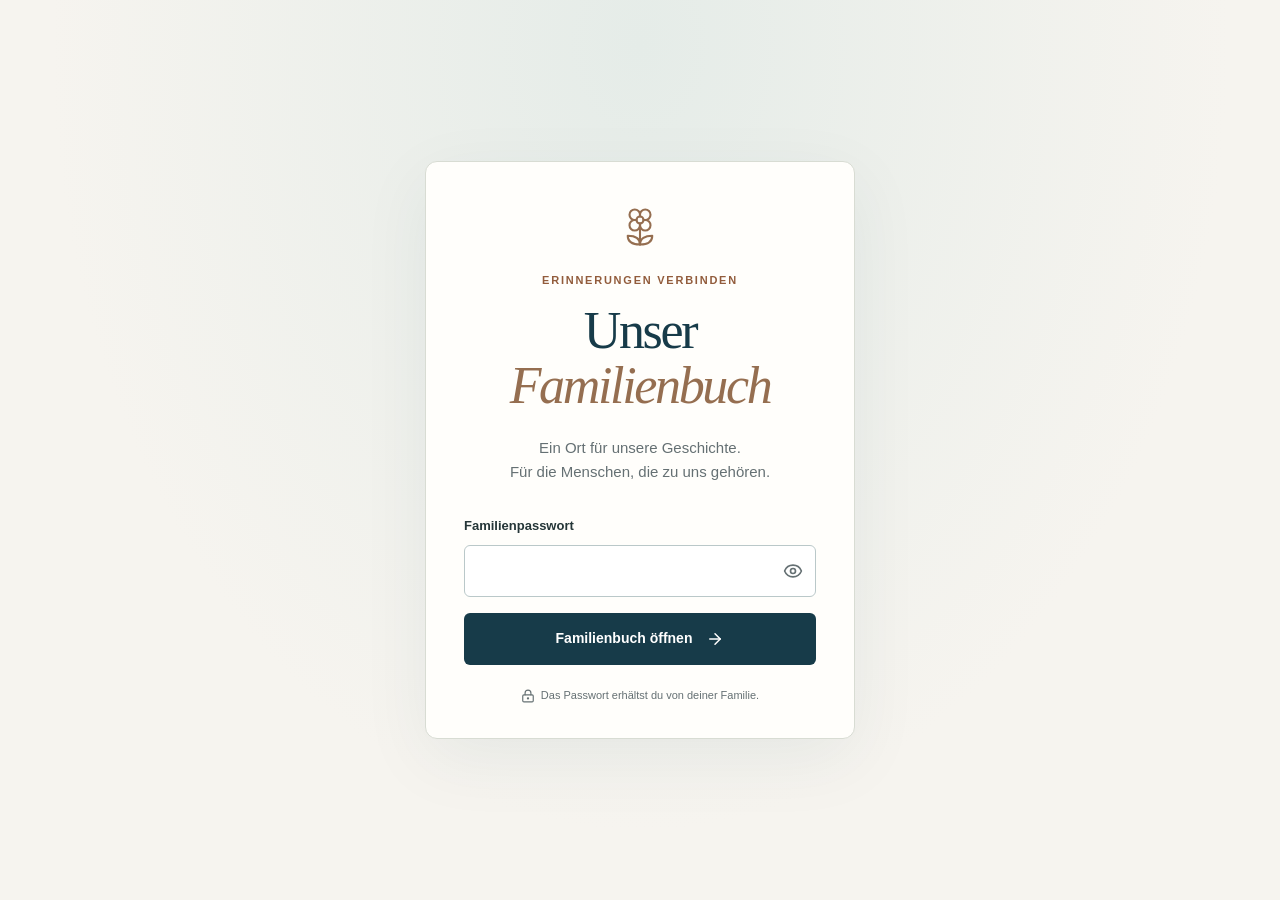
==== index.html @ 1c8d4f5c "Ungeklärte Lebensdaten in allen Personenansichten kennzeichnen Reine Anzeigeergänzung. Verschlüsselt" ====
<!DOCTYPE html><html lang="de"><head><meta charSet="utf-8"/><meta name="viewport" content="width=device-width, initial-scale=1"/><link rel="stylesheet" href="./_next/static/css/index.DY-h1_Fk.css" data-rsc-css-href="./_next/static/css/index.DY-h1_Fk.css" data-precedence="vite-rsc/importer-resources"/><link rel="modulepreload" fetchPriority="low" href="./_next/static/chunks/index-DEYC3MFK.js"/><script src="./_next/static/chunks/rolldown-runtime-C60lm6uB.js" type="module" async=""></script><script src="./_next/static/chunks/framework-D_rUT4EX.js" type="module" async=""></script><link rel="modulepreload" href="./_next/static/chunks/rolldown-runtime-C60lm6uB.js" crossorigin=""/><link rel="modulepreload" href="./_next/static/chunks/framework-D_rUT4EX.js" crossorigin=""/><link rel="modulepreload" href="./_next/static/chunks/layout-segment-context-CZ10ftkJ.js" crossorigin=""/><link rel="modulepreload" href="./_next/static/chunks/family-vault-V3GE9LqJ.js" crossorigin=""/><title>Unser Familienbuch</title><meta name="description" content="Ein gemeinsames Familienbuch mit Lebensgeschichten, Erinnerungen und einem Stammbaum für alle Familienzweige."/><meta name="robots" content="noindex, nofollow"/><script>Object.assign(((self[Symbol.for("vinext.navigationRuntime")]??={bootstrap:{routeManifest:null},functions:{}}).bootstrap.rsc??={rsc:[]}),{params:{},nav:{"pathname":"/","searchParams":[]}})</script><link rel="modulepreload" href="./_next/static/chunks/index-DEYC3MFK.js" />
</head><body><main class="vault-screen"><section class="vault-card" aria-labelledby="vault-title"><svg xmlns="http://www.w3.org/2000/svg" width="42" height="42" viewBox="0 0 24 24" fill="none" stroke="currentColor" stroke-width="1.2" stroke-linecap="round" stroke-linejoin="round" class="lucide lucide-flower2 lucide-flower-2 vault-flower" aria-hidden="true"><path d="M12 5a3 3 0 1 1 3 3m-3-3a3 3 0 1 0-3 3m3-3v1M9 8a3 3 0 1 0 3 3M9 8h1m5 0a3 3 0 1 1-3 3m3-3h-1m-2 3v-1"></path><circle cx="12" cy="8" r="2"></circle><path d="M12 10v12"></path><path d="M12 22c4.2 0 7-1.667 7-5-4.2 0-7 1.667-7 5Z"></path><path d="M12 22c-4.2 0-7-1.667-7-5 4.2 0 7 1.667 7 5Z"></path></svg><span class="eyebrow">Erinnerungen verbinden</span><h1 id="vault-title">Unser<br/><em>Familienbuch</em></h1><p class="vault-intro">Ein Ort für unsere Geschichte.<br/>Für die Menschen, die zu uns gehören.</p><form aria-busy="false" action="#"><label for="family-password">Familienpasswort</label><div class="vault-input"><input id="family-password" type="password" autoComplete="current-password" autoCapitalize="none" spellCheck="false" required="" maxLength="512" aria-describedby="vault-help"/><button type="button" aria-label="Passwort anzeigen" aria-pressed="false"><svg xmlns="http://www.w3.org/2000/svg" width="20" height="20" viewBox="0 0 24 24" fill="none" stroke="currentColor" stroke-width="2" stroke-linecap="round" stroke-linejoin="round" class="lucide lucide-eye" aria-hidden="true"><path d="M2.062 12.348a1 1 0 0 1 0-.696 10.75 10.75 0 0 1 19.876 0 1 1 0 0 1 0 .696 10.75 10.75 0 0 1-19.876 0"></path><circle cx="12" cy="12" r="3"></circle></svg></button></div><button class="vault-submit" type="submit">Familienbuch öffnen<svg xmlns="http://www.w3.org/2000/svg" width="18" height="18" viewBox="0 0 24 24" fill="none" stroke="currentColor" stroke-width="2" stroke-linecap="round" stroke-linejoin="round" class="lucide lucide-arrow-right" aria-hidden="true"><path d="M5 12h14"></path><path d="m12 5 7 7-7 7"></path></svg></button></form><p id="vault-help" class="vault-help"><svg xmlns="http://www.w3.org/2000/svg" width="14" height="14" viewBox="0 0 24 24" fill="none" stroke="currentColor" stroke-width="2" stroke-linecap="round" stroke-linejoin="round" class="lucide lucide-lock-keyhole" aria-hidden="true"><circle cx="12" cy="16" r="1"></circle><rect x="3" y="10" width="18" height="12" rx="2"></rect><path d="M7 10V7a5 5 0 0 1 10 0v3"></path></svg>Das Passwort erhältst du von deiner Familie.</p><noscript>Zum Öffnen bitte JavaScript im Browser aktivieren.</noscript></section></main><script type="module" src="./_next/static/chunks/index-DEYC3MFK.js" id="_R_" async=""></script><script>((self[Symbol.for("vinext.navigationRuntime")]??={bootstrap:{routeManifest:null},functions:{}}).bootstrap.rsc??={rsc:[]}).rsc.push("0:{\"page:/\":\"$L1\",\"layout:/\":\"$L2\",\"route:/\":\"$L3\",\"__route\":\"route:/\",\"__interceptionContext\":null,\"__layoutIds\":[\"layout:/\"],\"__rootLayout\":\"/\",\"__bfcacheSegmentIdentities\":{\"layout:/\":\"[\\\"layout\\\",\\\"layout:/\\\",\\\"root-boundary:/\\\",\\\"\\\"]\",\"page:/\":\"[\\\"page\\\",\\\"page:/\\\",\\\"root-boundary:/\\\",\\\"\\\"]\"},\"__srcPage\":[\"page\"],\"__layoutFlags\":{\"layout:/\":\"s\"},\"__artifactCompatibility\":{\"schemaVersion\":1,\"graphVersion\":\"app-route-graph:1177fd80f83fa7b0\",\"deploymentVersion\":\"a0e8a1fc-0f06-4202-bede-31f3a7675b11\",\"appElementsSchemaVersion\":1,\"rscPayloadSchemaVersion\":1,\"rootBoundaryId\":\"/\",\"renderEpoch\":null}}\n")</script><script>((self[Symbol.for("vinext.navigationRuntime")]??={bootstrap:{routeManifest:null},functions:{}}).bootstrap.rsc??={rsc:[]}).rsc.push("4:I[\"f55589aca234\",[],\"Children\",1]\n")</script><script>((self[Symbol.for("vinext.navigationRuntime")]??={bootstrap:{routeManifest:null},functions:{}}).bootstrap.rsc??={rsc:[]}).rsc.push("5:I[\"7c920dc4da9c\",[],\"GlobalErrorBoundary\",1]\n")</script><script>((self[Symbol.for("vinext.navigationRuntime")]??={bootstrap:{routeManifest:null},functions:{}}).bootstrap.rsc??={rsc:[]}).rsc.push("6:I[\"4c9edf021973\",[],\"default\",1]\n")</script><script>((self[Symbol.for("vinext.navigationRuntime")]??={bootstrap:{routeManifest:null},functions:{}}).bootstrap.rsc??={rsc:[]}).rsc.push("7:I[\"7c920dc4da9c\",[],\"ErrorBoundary\",1]\n")</script><script>((self[Symbol.for("vinext.navigationRuntime")]??={bootstrap:{routeManifest:null},functions:{}}).bootstrap.rsc??={rsc:[]}).rsc.push("8:I[\"d242c1cbbba6\",[],\"LayoutSegmentProvider\",1]\n")</script><script>((self[Symbol.for("vinext.navigationRuntime")]??={bootstrap:{routeManifest:null},functions:{}}).bootstrap.rsc??={rsc:[]}).rsc.push("9:I[\"f55589aca234\",[],\"Slot\",1]\n")</script><script>((self[Symbol.for("vinext.navigationRuntime")]??={bootstrap:{routeManifest:null},functions:{}}).bootstrap.rsc??={rsc:[]}).rsc.push("a:I[\"7c920dc4da9c\",[],\"NotFoundBoundary\",1]\n")</script><script>((self[Symbol.for("vinext.navigationRuntime")]??={bootstrap:{routeManifest:null},functions:{}}).bootstrap.rsc??={rsc:[]}).rsc.push("b:I[\"6e26bb65a4ad\",[],\"AppRouterScrollTarget\",1]\n")</script><script>((self[Symbol.for("vinext.navigationRuntime")]??={bootstrap:{routeManifest:null},functions:{}}).bootstrap.rsc??={rsc:[]}).rsc.push("c:I[\"7c920dc4da9c\",[],\"RedirectBoundary\",1]\n")</script><script>((self[Symbol.for("vinext.navigationRuntime")]??={bootstrap:{routeManifest:null},functions:{}}).bootstrap.rsc??={rsc:[]}).rsc.push(":HL[\"./_next/static/css/index.DY-h1_Fk.css\",\"style\"     ]\n")</script><script>((self[Symbol.for("vinext.navigationRuntime")]??={bootstrap:{routeManifest:null},functions:{}}).bootstrap.rsc??={rsc:[]}).rsc.push("2:[[[\"$\",\"link\",\"css:./_next/static/css/index.DY-h1_Fk.css\",{\"rel\":\"stylesheet\",\"precedence\":\"vite-rsc/importer-resources\",\"href\":\"./_next/static/css/index.DY-h1_Fk.css\",\"data-rsc-css-href\":\"./_next/static/css/index.DY-h1_Fk.css\"}],\"$undefined\"],[\"$\",\"html\",null,{\"lang\":\"de\",\"children\":[\"$\",\"body\",null,{\"children\":[\"$\",\"$L4\",null,{}]}]}]]\n")</script><script>((self[Symbol.for("vinext.navigationRuntime")]??={bootstrap:{routeManifest:null},functions:{}}).bootstrap.rsc??={rsc:[]}).rsc.push("3:[[[\"$\",\"meta\",null,{\"charSet\":\"utf-8\"}],[[\"$\",\"title\",\"0\",{\"children\":\"Unser Familienbuch\"}],[\"$\",\"meta\",\"1\",{\"name\":\"description\",\"content\":\"Ein gemeinsames Familienbuch mit Lebensgeschichten, Erinnerungen und einem Stammbaum für alle Familienzweige.\"}],[\"$\",\"meta\",\"2\",{\"name\":\"robots\",\"content\":\"noindex, nofollow\"}]],[[\"$\",\"meta\",\"0\",{\"name\":\"viewport\",\"content\":\"width=device-width, initial-scale=1\"}]]],[\"$\",\"$L5\",null,{\"fallback\":\"$6\",\"children\":[\"$\",\"$L7\",null,{\"fallback\":\"$6\",\"children\":[\"$\",\"$L8\",null,{\"providerId\":\"layout:/\",\"segmentMap\":{\"children\":[]},\"children\":[\"$\",\"$L9\",null,{\"id\":\"layout:/\",\"parallelSlots\":\"$undefined\",\"children\":[\"$\",\"$La\",null,{\"resetKey\":\"\",\"fallback\":[[\"$\",\"title\",null,{\"children\":\"404: This page could not be found.\"}],[\"$\",\"div\",null,{\"style\":{\"fontFamily\":\"system-ui,\\\"Segoe UI\\\",Roboto,Helvetica,Arial,sans-serif,\\\"Apple Color Emoji\\\",\\\"Segoe UI Emoji\\\"\",\"height\":\"100vh\",\"textAlign\":\"center\",\"display\":\"flex\",\"flexDirection\":\"column\",\"alignItems\":\"center\",\"justifyContent\":\"center\"},\"children\":[\"$\",\"div\",null,{\"children\":[[\"$\",\"style\",null,{\"dangerouslySetInnerHTML\":{\"__html\":\"body{color:#000;background:#fff;margin:0}.next-error-h1{border-right:1px solid rgba(0,0,0,.3)}@media (prefers-color-scheme:dark){body{color:#fff;background:#000}.next-error-h1{border-right:1px solid rgba(255,255,255,.3)}}\"}}],[\"$\",\"h1\",null,{\"className\":\"next-error-h1\",\"style\":{\"display\":\"inline-block\",\"margin\":\"0 20px 0 0\",\"padding\":\"0 23px 0 0\",\"fontSize\":24,\"fontWeight\":500,\"verticalAlign\":\"top\",\"lineHeight\":\"49px\"},\"children\":404}],[\"$\",\"div\",null,{\"style\":{\"display\":\"inline-block\"},\"children\":[\"$\",\"h2\",null,{\"style\":{\"fontSize\":14,\"fontWeight\":400,\"lineHeight\":\"49px\",\"margin\":0},\"children\":\"This page could not be found.\"}]}]]}]}]],\"children\":[\"$\",\"$Lb\",null,{\"children\":[\"$\",\"$Lc\",null,{\"children\":[[\"$\",\"$L8\",null,{\"providerId\":\"page:/\",\"segmentMap\":{\"children\":[\"__PAGE__\"]},\"children\":[\"$\",\"$L9\",null,{\"id\":\"page:/\"}]}],null]}]}]}]}]}]}]}],null,null]\n")</script><script>((self[Symbol.for("vinext.navigationRuntime")]??={bootstrap:{routeManifest:null},functions:{}}).bootstrap.rsc??={rsc:[]}).rsc.push("d:I[\"7af20dcc4121\",[],\"default\",1]\n")</script><script>((self[Symbol.for("vinext.navigationRuntime")]??={bootstrap:{routeManifest:null},functions:{}}).bootstrap.rsc??={rsc:[]}).rsc.push("1:[\"$\",\"$Ld\",null,{}]\n")</script><script>Object.assign(((self[Symbol.for("vinext.navigationRuntime")]??={bootstrap:{routeManifest:null},functions:{}}).bootstrap.rsc??={rsc:[]}),{"initialCacheKind":"static"});((self[Symbol.for("vinext.navigationRuntime")]??={bootstrap:{routeManifest:null},functions:{}}).bootstrap.rsc??={rsc:[]}).done=true</script></body></html>
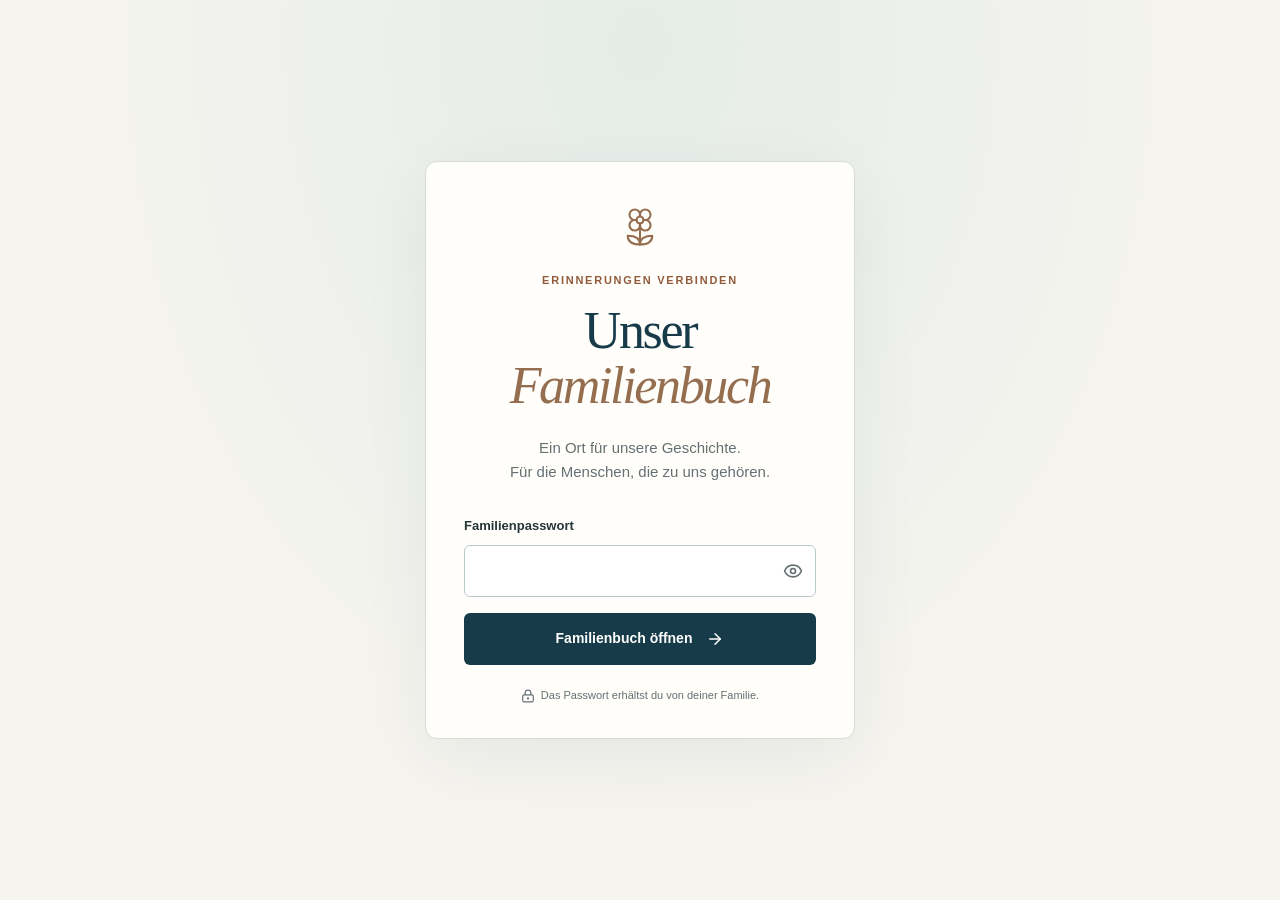
==== commit 64edc18e: "Familienalbum und Ortsverzeichnis mit Suche und Personenverknüpfungen veröffentlichen" ====
--- a/index.html
+++ b/index.html
@@ -1,2 +1,2 @@
-<!DOCTYPE html><html lang="de"><head><meta charSet="utf-8"/><meta name="viewport" content="width=device-width, initial-scale=1"/><link rel="stylesheet" href="./_next/static/css/index.DY-h1_Fk.css" data-rsc-css-href="./_next/static/css/index.DY-h1_Fk.css" data-precedence="vite-rsc/importer-resources"/><link rel="modulepreload" fetchPriority="low" href="./_next/static/chunks/index-DEYC3MFK.js"/><script src="./_next/static/chunks/rolldown-runtime-C60lm6uB.js" type="module" async=""></script><script src="./_next/static/chunks/framework-D_rUT4EX.js" type="module" async=""></script><link rel="modulepreload" href="./_next/static/chunks/rolldown-runtime-C60lm6uB.js" crossorigin=""/><link rel="modulepreload" href="./_next/static/chunks/framework-D_rUT4EX.js" crossorigin=""/><link rel="modulepreload" href="./_next/static/chunks/layout-segment-context-CZ10ftkJ.js" crossorigin=""/><link rel="modulepreload" href="./_next/static/chunks/family-vault-V3GE9LqJ.js" crossorigin=""/><title>Unser Familienbuch</title><meta name="description" content="Ein gemeinsames Familienbuch mit Lebensgeschichten, Erinnerungen und einem Stammbaum für alle Familienzweige."/><meta name="robots" content="noindex, nofollow"/><script>Object.assign(((self[Symbol.for("vinext.navigationRuntime")]??={bootstrap:{routeManifest:null},functions:{}}).bootstrap.rsc??={rsc:[]}),{params:{},nav:{"pathname":"/","searchParams":[]}})</script><link rel="modulepreload" href="./_next/static/chunks/index-DEYC3MFK.js" />
-</head><body><main class="vault-screen"><section class="vault-card" aria-labelledby="vault-title"><svg xmlns="http://www.w3.org/2000/svg" width="42" height="42" viewBox="0 0 24 24" fill="none" stroke="currentColor" stroke-width="1.2" stroke-linecap="round" stroke-linejoin="round" class="lucide lucide-flower2 lucide-flower-2 vault-flower" aria-hidden="true"><path d="M12 5a3 3 0 1 1 3 3m-3-3a3 3 0 1 0-3 3m3-3v1M9 8a3 3 0 1 0 3 3M9 8h1m5 0a3 3 0 1 1-3 3m3-3h-1m-2 3v-1"></path><circle cx="12" cy="8" r="2"></circle><path d="M12 10v12"></path><path d="M12 22c4.2 0 7-1.667 7-5-4.2 0-7 1.667-7 5Z"></path><path d="M12 22c-4.2 0-7-1.667-7-5 4.2 0 7 1.667 7 5Z"></path></svg><span class="eyebrow">Erinnerungen verbinden</span><h1 id="vault-title">Unser<br/><em>Familienbuch</em></h1><p class="vault-intro">Ein Ort für unsere Geschichte.<br/>Für die Menschen, die zu uns gehören.</p><form aria-busy="false" action="#"><label for="family-password">Familienpasswort</label><div class="vault-input"><input id="family-password" type="password" autoComplete="current-password" autoCapitalize="none" spellCheck="false" required="" maxLength="512" aria-describedby="vault-help"/><button type="button" aria-label="Passwort anzeigen" aria-pressed="false"><svg xmlns="http://www.w3.org/2000/svg" width="20" height="20" viewBox="0 0 24 24" fill="none" stroke="currentColor" stroke-width="2" stroke-linecap="round" stroke-linejoin="round" class="lucide lucide-eye" aria-hidden="true"><path d="M2.062 12.348a1 1 0 0 1 0-.696 10.75 10.75 0 0 1 19.876 0 1 1 0 0 1 0 .696 10.75 10.75 0 0 1-19.876 0"></path><circle cx="12" cy="12" r="3"></circle></svg></button></div><button class="vault-submit" type="submit">Familienbuch öffnen<svg xmlns="http://www.w3.org/2000/svg" width="18" height="18" viewBox="0 0 24 24" fill="none" stroke="currentColor" stroke-width="2" stroke-linecap="round" stroke-linejoin="round" class="lucide lucide-arrow-right" aria-hidden="true"><path d="M5 12h14"></path><path d="m12 5 7 7-7 7"></path></svg></button></form><p id="vault-help" class="vault-help"><svg xmlns="http://www.w3.org/2000/svg" width="14" height="14" viewBox="0 0 24 24" fill="none" stroke="currentColor" stroke-width="2" stroke-linecap="round" stroke-linejoin="round" class="lucide lucide-lock-keyhole" aria-hidden="true"><circle cx="12" cy="16" r="1"></circle><rect x="3" y="10" width="18" height="12" rx="2"></rect><path d="M7 10V7a5 5 0 0 1 10 0v3"></path></svg>Das Passwort erhältst du von deiner Familie.</p><noscript>Zum Öffnen bitte JavaScript im Browser aktivieren.</noscript></section></main><script type="module" src="./_next/static/chunks/index-DEYC3MFK.js" id="_R_" async=""></script><script>((self[Symbol.for("vinext.navigationRuntime")]??={bootstrap:{routeManifest:null},functions:{}}).bootstrap.rsc??={rsc:[]}).rsc.push("0:{\"page:/\":\"$L1\",\"layout:/\":\"$L2\",\"route:/\":\"$L3\",\"__route\":\"route:/\",\"__interceptionContext\":null,\"__layoutIds\":[\"layout:/\"],\"__rootLayout\":\"/\",\"__bfcacheSegmentIdentities\":{\"layout:/\":\"[\\\"layout\\\",\\\"layout:/\\\",\\\"root-boundary:/\\\",\\\"\\\"]\",\"page:/\":\"[\\\"page\\\",\\\"page:/\\\",\\\"root-boundary:/\\\",\\\"\\\"]\"},\"__srcPage\":[\"page\"],\"__layoutFlags\":{\"layout:/\":\"s\"},\"__artifactCompatibility\":{\"schemaVersion\":1,\"graphVersion\":\"app-route-graph:1177fd80f83fa7b0\",\"deploymentVersion\":\"a0e8a1fc-0f06-4202-bede-31f3a7675b11\",\"appElementsSchemaVersion\":1,\"rscPayloadSchemaVersion\":1,\"rootBoundaryId\":\"/\",\"renderEpoch\":null}}\n")</script><script>((self[Symbol.for("vinext.navigationRuntime")]??={bootstrap:{routeManifest:null},functions:{}}).bootstrap.rsc??={rsc:[]}).rsc.push("4:I[\"f55589aca234\",[],\"Children\",1]\n")</script><script>((self[Symbol.for("vinext.navigationRuntime")]??={bootstrap:{routeManifest:null},functions:{}}).bootstrap.rsc??={rsc:[]}).rsc.push("5:I[\"7c920dc4da9c\",[],\"GlobalErrorBoundary\",1]\n")</script><script>((self[Symbol.for("vinext.navigationRuntime")]??={bootstrap:{routeManifest:null},functions:{}}).bootstrap.rsc??={rsc:[]}).rsc.push("6:I[\"4c9edf021973\",[],\"default\",1]\n")</script><script>((self[Symbol.for("vinext.navigationRuntime")]??={bootstrap:{routeManifest:null},functions:{}}).bootstrap.rsc??={rsc:[]}).rsc.push("7:I[\"7c920dc4da9c\",[],\"ErrorBoundary\",1]\n")</script><script>((self[Symbol.for("vinext.navigationRuntime")]??={bootstrap:{routeManifest:null},functions:{}}).bootstrap.rsc??={rsc:[]}).rsc.push("8:I[\"d242c1cbbba6\",[],\"LayoutSegmentProvider\",1]\n")</script><script>((self[Symbol.for("vinext.navigationRuntime")]??={bootstrap:{routeManifest:null},functions:{}}).bootstrap.rsc??={rsc:[]}).rsc.push("9:I[\"f55589aca234\",[],\"Slot\",1]\n")</script><script>((self[Symbol.for("vinext.navigationRuntime")]??={bootstrap:{routeManifest:null},functions:{}}).bootstrap.rsc??={rsc:[]}).rsc.push("a:I[\"7c920dc4da9c\",[],\"NotFoundBoundary\",1]\n")</script><script>((self[Symbol.for("vinext.navigationRuntime")]??={bootstrap:{routeManifest:null},functions:{}}).bootstrap.rsc??={rsc:[]}).rsc.push("b:I[\"6e26bb65a4ad\",[],\"AppRouterScrollTarget\",1]\n")</script><script>((self[Symbol.for("vinext.navigationRuntime")]??={bootstrap:{routeManifest:null},functions:{}}).bootstrap.rsc??={rsc:[]}).rsc.push("c:I[\"7c920dc4da9c\",[],\"RedirectBoundary\",1]\n")</script><script>((self[Symbol.for("vinext.navigationRuntime")]??={bootstrap:{routeManifest:null},functions:{}}).bootstrap.rsc??={rsc:[]}).rsc.push(":HL[\"./_next/static/css/index.DY-h1_Fk.css\",\"style\"     ]\n")</script><script>((self[Symbol.for("vinext.navigationRuntime")]??={bootstrap:{routeManifest:null},functions:{}}).bootstrap.rsc??={rsc:[]}).rsc.push("2:[[[\"$\",\"link\",\"css:./_next/static/css/index.DY-h1_Fk.css\",{\"rel\":\"stylesheet\",\"precedence\":\"vite-rsc/importer-resources\",\"href\":\"./_next/static/css/index.DY-h1_Fk.css\",\"data-rsc-css-href\":\"./_next/static/css/index.DY-h1_Fk.css\"}],\"$undefined\"],[\"$\",\"html\",null,{\"lang\":\"de\",\"children\":[\"$\",\"body\",null,{\"children\":[\"$\",\"$L4\",null,{}]}]}]]\n")</script><script>((self[Symbol.for("vinext.navigationRuntime")]??={bootstrap:{routeManifest:null},functions:{}}).bootstrap.rsc??={rsc:[]}).rsc.push("3:[[[\"$\",\"meta\",null,{\"charSet\":\"utf-8\"}],[[\"$\",\"title\",\"0\",{\"children\":\"Unser Familienbuch\"}],[\"$\",\"meta\",\"1\",{\"name\":\"description\",\"content\":\"Ein gemeinsames Familienbuch mit Lebensgeschichten, Erinnerungen und einem Stammbaum für alle Familienzweige.\"}],[\"$\",\"meta\",\"2\",{\"name\":\"robots\",\"content\":\"noindex, nofollow\"}]],[[\"$\",\"meta\",\"0\",{\"name\":\"viewport\",\"content\":\"width=device-width, initial-scale=1\"}]]],[\"$\",\"$L5\",null,{\"fallback\":\"$6\",\"children\":[\"$\",\"$L7\",null,{\"fallback\":\"$6\",\"children\":[\"$\",\"$L8\",null,{\"providerId\":\"layout:/\",\"segmentMap\":{\"children\":[]},\"children\":[\"$\",\"$L9\",null,{\"id\":\"layout:/\",\"parallelSlots\":\"$undefined\",\"children\":[\"$\",\"$La\",null,{\"resetKey\":\"\",\"fallback\":[[\"$\",\"title\",null,{\"children\":\"404: This page could not be found.\"}],[\"$\",\"div\",null,{\"style\":{\"fontFamily\":\"system-ui,\\\"Segoe UI\\\",Roboto,Helvetica,Arial,sans-serif,\\\"Apple Color Emoji\\\",\\\"Segoe UI Emoji\\\"\",\"height\":\"100vh\",\"textAlign\":\"center\",\"display\":\"flex\",\"flexDirection\":\"column\",\"alignItems\":\"center\",\"justifyContent\":\"center\"},\"children\":[\"$\",\"div\",null,{\"children\":[[\"$\",\"style\",null,{\"dangerouslySetInnerHTML\":{\"__html\":\"body{color:#000;background:#fff;margin:0}.next-error-h1{border-right:1px solid rgba(0,0,0,.3)}@media (prefers-color-scheme:dark){body{color:#fff;background:#000}.next-error-h1{border-right:1px solid rgba(255,255,255,.3)}}\"}}],[\"$\",\"h1\",null,{\"className\":\"next-error-h1\",\"style\":{\"display\":\"inline-block\",\"margin\":\"0 20px 0 0\",\"padding\":\"0 23px 0 0\",\"fontSize\":24,\"fontWeight\":500,\"verticalAlign\":\"top\",\"lineHeight\":\"49px\"},\"children\":404}],[\"$\",\"div\",null,{\"style\":{\"display\":\"inline-block\"},\"children\":[\"$\",\"h2\",null,{\"style\":{\"fontSize\":14,\"fontWeight\":400,\"lineHeight\":\"49px\",\"margin\":0},\"children\":\"This page could not be found.\"}]}]]}]}]],\"children\":[\"$\",\"$Lb\",null,{\"children\":[\"$\",\"$Lc\",null,{\"children\":[[\"$\",\"$L8\",null,{\"providerId\":\"page:/\",\"segmentMap\":{\"children\":[\"__PAGE__\"]},\"children\":[\"$\",\"$L9\",null,{\"id\":\"page:/\"}]}],null]}]}]}]}]}]}]}],null,null]\n")</script><script>((self[Symbol.for("vinext.navigationRuntime")]??={bootstrap:{routeManifest:null},functions:{}}).bootstrap.rsc??={rsc:[]}).rsc.push("d:I[\"7af20dcc4121\",[],\"default\",1]\n")</script><script>((self[Symbol.for("vinext.navigationRuntime")]??={bootstrap:{routeManifest:null},functions:{}}).bootstrap.rsc??={rsc:[]}).rsc.push("1:[\"$\",\"$Ld\",null,{}]\n")</script><script>Object.assign(((self[Symbol.for("vinext.navigationRuntime")]??={bootstrap:{routeManifest:null},functions:{}}).bootstrap.rsc??={rsc:[]}),{"initialCacheKind":"static"});((self[Symbol.for("vinext.navigationRuntime")]??={bootstrap:{routeManifest:null},functions:{}}).bootstrap.rsc??={rsc:[]}).done=true</script></body></html>+<!DOCTYPE html><html lang="de"><head><meta charSet="utf-8"/><meta name="viewport" content="width=device-width, initial-scale=1"/><link rel="stylesheet" href="./_next/static/css/index.2LzblaKt.css" data-rsc-css-href="./_next/static/css/index.2LzblaKt.css" data-precedence="vite-rsc/importer-resources"/><link rel="modulepreload" fetchPriority="low" href="./_next/static/chunks/index-B85Lqqug.js"/><script src="./_next/static/chunks/rolldown-runtime-C60lm6uB.js" type="module" async=""></script><script src="./_next/static/chunks/framework-D_rUT4EX.js" type="module" async=""></script><link rel="modulepreload" href="./_next/static/chunks/rolldown-runtime-C60lm6uB.js" crossorigin=""/><link rel="modulepreload" href="./_next/static/chunks/framework-D_rUT4EX.js" crossorigin=""/><link rel="modulepreload" href="./_next/static/chunks/layout-segment-context-BPp0APW2.js" crossorigin=""/><link rel="modulepreload" href="./_next/static/chunks/family-vault-BT5NhGYV.js" crossorigin=""/><title>Unser Familienbuch</title><meta name="description" content="Ein gemeinsames Familienbuch mit Lebensgeschichten, Erinnerungen und einem Stammbaum für alle Familienzweige."/><meta name="robots" content="noindex, nofollow"/><script>Object.assign(((self[Symbol.for("vinext.navigationRuntime")]??={bootstrap:{routeManifest:null},functions:{}}).bootstrap.rsc??={rsc:[]}),{params:{},nav:{"pathname":"/","searchParams":[]}})</script><link rel="modulepreload" href="./_next/static/chunks/index-B85Lqqug.js" />
+</head><body><main class="vault-screen"><section class="vault-card" aria-labelledby="vault-title"><svg xmlns="http://www.w3.org/2000/svg" width="42" height="42" viewBox="0 0 24 24" fill="none" stroke="currentColor" stroke-width="1.2" stroke-linecap="round" stroke-linejoin="round" class="lucide lucide-flower2 lucide-flower-2 vault-flower" aria-hidden="true"><path d="M12 5a3 3 0 1 1 3 3m-3-3a3 3 0 1 0-3 3m3-3v1M9 8a3 3 0 1 0 3 3M9 8h1m5 0a3 3 0 1 1-3 3m3-3h-1m-2 3v-1"></path><circle cx="12" cy="8" r="2"></circle><path d="M12 10v12"></path><path d="M12 22c4.2 0 7-1.667 7-5-4.2 0-7 1.667-7 5Z"></path><path d="M12 22c-4.2 0-7-1.667-7-5 4.2 0 7 1.667 7 5Z"></path></svg><span class="eyebrow">Erinnerungen verbinden</span><h1 id="vault-title">Unser<br/><em>Familienbuch</em></h1><p class="vault-intro">Ein Ort für unsere Geschichte.<br/>Für die Menschen, die zu uns gehören.</p><form aria-busy="false" action="#"><label for="family-password">Familienpasswort</label><div class="vault-input"><input id="family-password" type="password" autoComplete="current-password" autoCapitalize="none" spellCheck="false" required="" maxLength="512" aria-describedby="vault-help"/><button type="button" aria-label="Passwort anzeigen" aria-pressed="false"><svg xmlns="http://www.w3.org/2000/svg" width="20" height="20" viewBox="0 0 24 24" fill="none" stroke="currentColor" stroke-width="2" stroke-linecap="round" stroke-linejoin="round" class="lucide lucide-eye" aria-hidden="true"><path d="M2.062 12.348a1 1 0 0 1 0-.696 10.75 10.75 0 0 1 19.876 0 1 1 0 0 1 0 .696 10.75 10.75 0 0 1-19.876 0"></path><circle cx="12" cy="12" r="3"></circle></svg></button></div><button class="vault-submit" type="submit">Familienbuch öffnen<svg xmlns="http://www.w3.org/2000/svg" width="18" height="18" viewBox="0 0 24 24" fill="none" stroke="currentColor" stroke-width="2" stroke-linecap="round" stroke-linejoin="round" class="lucide lucide-arrow-right" aria-hidden="true"><path d="M5 12h14"></path><path d="m12 5 7 7-7 7"></path></svg></button></form><p id="vault-help" class="vault-help"><svg xmlns="http://www.w3.org/2000/svg" width="14" height="14" viewBox="0 0 24 24" fill="none" stroke="currentColor" stroke-width="2" stroke-linecap="round" stroke-linejoin="round" class="lucide lucide-lock-keyhole" aria-hidden="true"><circle cx="12" cy="16" r="1"></circle><rect x="3" y="10" width="18" height="12" rx="2"></rect><path d="M7 10V7a5 5 0 0 1 10 0v3"></path></svg>Das Passwort erhältst du von deiner Familie.</p><noscript>Zum Öffnen bitte JavaScript im Browser aktivieren.</noscript></section></main><script type="module" src="./_next/static/chunks/index-B85Lqqug.js" id="_R_" async=""></script><script>((self[Symbol.for("vinext.navigationRuntime")]??={bootstrap:{routeManifest:null},functions:{}}).bootstrap.rsc??={rsc:[]}).rsc.push("0:{\"page:/\":\"$L1\",\"layout:/\":\"$L2\",\"route:/\":\"$L3\",\"__route\":\"route:/\",\"__interceptionContext\":null,\"__layoutIds\":[\"layout:/\"],\"__rootLayout\":\"/\",\"__bfcacheSegmentIdentities\":{\"layout:/\":\"[\\\"layout\\\",\\\"layout:/\\\",\\\"root-boundary:/\\\",\\\"\\\"]\",\"page:/\":\"[\\\"page\\\",\\\"page:/\\\",\\\"root-boundary:/\\\",\\\"\\\"]\"},\"__srcPage\":[\"page\"],\"__layoutFlags\":{\"layout:/\":\"s\"},\"__artifactCompatibility\":{\"schemaVersion\":1,\"graphVersion\":\"app-route-graph:1177fd80f83fa7b0\",\"deploymentVersion\":\"5f2fbfa5-5ec3-4778-8419-8d63a9dd19d4\",\"appElementsSchemaVersion\":1,\"rscPayloadSchemaVersion\":1,\"rootBoundaryId\":\"/\",\"renderEpoch\":null}}\n")</script><script>((self[Symbol.for("vinext.navigationRuntime")]??={bootstrap:{routeManifest:null},functions:{}}).bootstrap.rsc??={rsc:[]}).rsc.push("4:I[\"f55589aca234\",[],\"Children\",1]\n")</script><script>((self[Symbol.for("vinext.navigationRuntime")]??={bootstrap:{routeManifest:null},functions:{}}).bootstrap.rsc??={rsc:[]}).rsc.push("5:I[\"7c920dc4da9c\",[],\"GlobalErrorBoundary\",1]\n")</script><script>((self[Symbol.for("vinext.navigationRuntime")]??={bootstrap:{routeManifest:null},functions:{}}).bootstrap.rsc??={rsc:[]}).rsc.push("6:I[\"4c9edf021973\",[],\"default\",1]\n")</script><script>((self[Symbol.for("vinext.navigationRuntime")]??={bootstrap:{routeManifest:null},functions:{}}).bootstrap.rsc??={rsc:[]}).rsc.push("7:I[\"7c920dc4da9c\",[],\"ErrorBoundary\",1]\n")</script><script>((self[Symbol.for("vinext.navigationRuntime")]??={bootstrap:{routeManifest:null},functions:{}}).bootstrap.rsc??={rsc:[]}).rsc.push("8:I[\"d242c1cbbba6\",[],\"LayoutSegmentProvider\",1]\n")</script><script>((self[Symbol.for("vinext.navigationRuntime")]??={bootstrap:{routeManifest:null},functions:{}}).bootstrap.rsc??={rsc:[]}).rsc.push("9:I[\"f55589aca234\",[],\"Slot\",1]\n")</script><script>((self[Symbol.for("vinext.navigationRuntime")]??={bootstrap:{routeManifest:null},functions:{}}).bootstrap.rsc??={rsc:[]}).rsc.push("a:I[\"7c920dc4da9c\",[],\"NotFoundBoundary\",1]\n")</script><script>((self[Symbol.for("vinext.navigationRuntime")]??={bootstrap:{routeManifest:null},functions:{}}).bootstrap.rsc??={rsc:[]}).rsc.push("b:I[\"6e26bb65a4ad\",[],\"AppRouterScrollTarget\",1]\n")</script><script>((self[Symbol.for("vinext.navigationRuntime")]??={bootstrap:{routeManifest:null},functions:{}}).bootstrap.rsc??={rsc:[]}).rsc.push("c:I[\"7c920dc4da9c\",[],\"RedirectBoundary\",1]\n")</script><script>((self[Symbol.for("vinext.navigationRuntime")]??={bootstrap:{routeManifest:null},functions:{}}).bootstrap.rsc??={rsc:[]}).rsc.push(":HL[\"./_next/static/css/index.2LzblaKt.css\",\"style\"     ]\n")</script><script>((self[Symbol.for("vinext.navigationRuntime")]??={bootstrap:{routeManifest:null},functions:{}}).bootstrap.rsc??={rsc:[]}).rsc.push("2:[[[\"$\",\"link\",\"css:./_next/static/css/index.2LzblaKt.css\",{\"rel\":\"stylesheet\",\"precedence\":\"vite-rsc/importer-resources\",\"href\":\"./_next/static/css/index.2LzblaKt.css\",\"data-rsc-css-href\":\"./_next/static/css/index.2LzblaKt.css\"}],\"$undefined\"],[\"$\",\"html\",null,{\"lang\":\"de\",\"children\":[\"$\",\"body\",null,{\"children\":[\"$\",\"$L4\",null,{}]}]}]]\n")</script><script>((self[Symbol.for("vinext.navigationRuntime")]??={bootstrap:{routeManifest:null},functions:{}}).bootstrap.rsc??={rsc:[]}).rsc.push("3:[[[\"$\",\"meta\",null,{\"charSet\":\"utf-8\"}],[[\"$\",\"title\",\"0\",{\"children\":\"Unser Familienbuch\"}],[\"$\",\"meta\",\"1\",{\"name\":\"description\",\"content\":\"Ein gemeinsames Familienbuch mit Lebensgeschichten, Erinnerungen und einem Stammbaum für alle Familienzweige.\"}],[\"$\",\"meta\",\"2\",{\"name\":\"robots\",\"content\":\"noindex, nofollow\"}]],[[\"$\",\"meta\",\"0\",{\"name\":\"viewport\",\"content\":\"width=device-width, initial-scale=1\"}]]],[\"$\",\"$L5\",null,{\"fallback\":\"$6\",\"children\":[\"$\",\"$L7\",null,{\"fallback\":\"$6\",\"children\":[\"$\",\"$L8\",null,{\"providerId\":\"layout:/\",\"segmentMap\":{\"children\":[]},\"children\":[\"$\",\"$L9\",null,{\"id\":\"layout:/\",\"parallelSlots\":\"$undefined\",\"children\":[\"$\",\"$La\",null,{\"resetKey\":\"\",\"fallback\":[[\"$\",\"title\",null,{\"children\":\"404: This page could not be found.\"}],[\"$\",\"div\",null,{\"style\":{\"fontFamily\":\"system-ui,\\\"Segoe UI\\\",Roboto,Helvetica,Arial,sans-serif,\\\"Apple Color Emoji\\\",\\\"Segoe UI Emoji\\\"\",\"height\":\"100vh\",\"textAlign\":\"center\",\"display\":\"flex\",\"flexDirection\":\"column\",\"alignItems\":\"center\",\"justifyContent\":\"center\"},\"children\":[\"$\",\"div\",null,{\"children\":[[\"$\",\"style\",null,{\"dangerouslySetInnerHTML\":{\"__html\":\"body{color:#000;background:#fff;margin:0}.next-error-h1{border-right:1px solid rgba(0,0,0,.3)}@media (prefers-color-scheme:dark){body{color:#fff;background:#000}.next-error-h1{border-right:1px solid rgba(255,255,255,.3)}}\"}}],[\"$\",\"h1\",null,{\"className\":\"next-error-h1\",\"style\":{\"display\":\"inline-block\",\"margin\":\"0 20px 0 0\",\"padding\":\"0 23px 0 0\",\"fontSize\":24,\"fontWeight\":500,\"verticalAlign\":\"top\",\"lineHeight\":\"49px\"},\"children\":404}],[\"$\",\"div\",null,{\"style\":{\"display\":\"inline-block\"},\"children\":[\"$\",\"h2\",null,{\"style\":{\"fontSize\":14,\"fontWeight\":400,\"lineHeight\":\"49px\",\"margin\":0},\"children\":\"This page could not be found.\"}]}]]}]}]],\"children\":[\"$\",\"$Lb\",null,{\"children\":[\"$\",\"$Lc\",null,{\"children\":[[\"$\",\"$L8\",null,{\"providerId\":\"page:/\",\"segmentMap\":{\"children\":[\"__PAGE__\"]},\"children\":[\"$\",\"$L9\",null,{\"id\":\"page:/\"}]}],null]}]}]}]}]}]}]}],null,null]\n")</script><script>((self[Symbol.for("vinext.navigationRuntime")]??={bootstrap:{routeManifest:null},functions:{}}).bootstrap.rsc??={rsc:[]}).rsc.push("d:I[\"7af20dcc4121\",[],\"default\",1]\n")</script><script>((self[Symbol.for("vinext.navigationRuntime")]??={bootstrap:{routeManifest:null},functions:{}}).bootstrap.rsc??={rsc:[]}).rsc.push("1:[\"$\",\"$Ld\",null,{}]\n")</script><script>Object.assign(((self[Symbol.for("vinext.navigationRuntime")]??={bootstrap:{routeManifest:null},functions:{}}).bootstrap.rsc??={rsc:[]}),{"initialCacheKind":"static"});((self[Symbol.for("vinext.navigationRuntime")]??={bootstrap:{routeManifest:null},functions:{}}).bootstrap.rsc??={rsc:[]}).done=true</script></body></html>
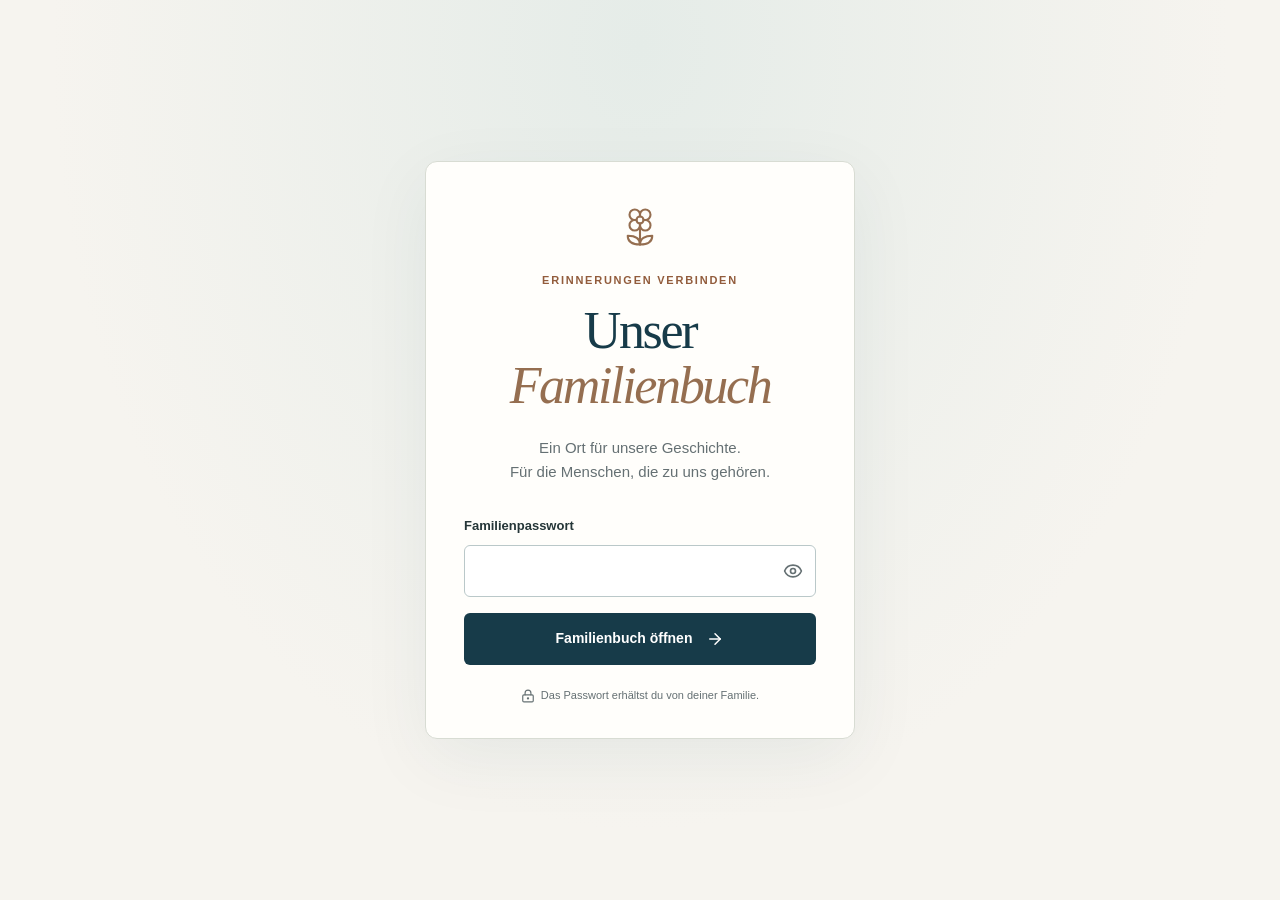
==== commit 90f3c45f: "Publish approved encrypted WL04 family update (v23)" ====
--- a/index.html
+++ b/index.html
@@ -1,2 +1,2 @@
-<!DOCTYPE html><html lang="de"><head><meta charSet="utf-8"/><meta name="viewport" content="width=device-width, initial-scale=1"/><link rel="stylesheet" href="./_next/static/css/index.2LzblaKt.css" data-rsc-css-href="./_next/static/css/index.2LzblaKt.css" data-precedence="vite-rsc/importer-resources"/><link rel="modulepreload" fetchPriority="low" href="./_next/static/chunks/index-B85Lqqug.js"/><script src="./_next/static/chunks/rolldown-runtime-C60lm6uB.js" type="module" async=""></script><script src="./_next/static/chunks/framework-D_rUT4EX.js" type="module" async=""></script><link rel="modulepreload" href="./_next/static/chunks/rolldown-runtime-C60lm6uB.js" crossorigin=""/><link rel="modulepreload" href="./_next/static/chunks/framework-D_rUT4EX.js" crossorigin=""/><link rel="modulepreload" href="./_next/static/chunks/layout-segment-context-BPp0APW2.js" crossorigin=""/><link rel="modulepreload" href="./_next/static/chunks/family-vault-BT5NhGYV.js" crossorigin=""/><title>Unser Familienbuch</title><meta name="description" content="Ein gemeinsames Familienbuch mit Lebensgeschichten, Erinnerungen und einem Stammbaum für alle Familienzweige."/><meta name="robots" content="noindex, nofollow"/><script>Object.assign(((self[Symbol.for("vinext.navigationRuntime")]??={bootstrap:{routeManifest:null},functions:{}}).bootstrap.rsc??={rsc:[]}),{params:{},nav:{"pathname":"/","searchParams":[]}})</script><link rel="modulepreload" href="./_next/static/chunks/index-B85Lqqug.js" />
-</head><body><main class="vault-screen"><section class="vault-card" aria-labelledby="vault-title"><svg xmlns="http://www.w3.org/2000/svg" width="42" height="42" viewBox="0 0 24 24" fill="none" stroke="currentColor" stroke-width="1.2" stroke-linecap="round" stroke-linejoin="round" class="lucide lucide-flower2 lucide-flower-2 vault-flower" aria-hidden="true"><path d="M12 5a3 3 0 1 1 3 3m-3-3a3 3 0 1 0-3 3m3-3v1M9 8a3 3 0 1 0 3 3M9 8h1m5 0a3 3 0 1 1-3 3m3-3h-1m-2 3v-1"></path><circle cx="12" cy="8" r="2"></circle><path d="M12 10v12"></path><path d="M12 22c4.2 0 7-1.667 7-5-4.2 0-7 1.667-7 5Z"></path><path d="M12 22c-4.2 0-7-1.667-7-5 4.2 0 7 1.667 7 5Z"></path></svg><span class="eyebrow">Erinnerungen verbinden</span><h1 id="vault-title">Unser<br/><em>Familienbuch</em></h1><p class="vault-intro">Ein Ort für unsere Geschichte.<br/>Für die Menschen, die zu uns gehören.</p><form aria-busy="false" action="#"><label for="family-password">Familienpasswort</label><div class="vault-input"><input id="family-password" type="password" autoComplete="current-password" autoCapitalize="none" spellCheck="false" required="" maxLength="512" aria-describedby="vault-help"/><button type="button" aria-label="Passwort anzeigen" aria-pressed="false"><svg xmlns="http://www.w3.org/2000/svg" width="20" height="20" viewBox="0 0 24 24" fill="none" stroke="currentColor" stroke-width="2" stroke-linecap="round" stroke-linejoin="round" class="lucide lucide-eye" aria-hidden="true"><path d="M2.062 12.348a1 1 0 0 1 0-.696 10.75 10.75 0 0 1 19.876 0 1 1 0 0 1 0 .696 10.75 10.75 0 0 1-19.876 0"></path><circle cx="12" cy="12" r="3"></circle></svg></button></div><button class="vault-submit" type="submit">Familienbuch öffnen<svg xmlns="http://www.w3.org/2000/svg" width="18" height="18" viewBox="0 0 24 24" fill="none" stroke="currentColor" stroke-width="2" stroke-linecap="round" stroke-linejoin="round" class="lucide lucide-arrow-right" aria-hidden="true"><path d="M5 12h14"></path><path d="m12 5 7 7-7 7"></path></svg></button></form><p id="vault-help" class="vault-help"><svg xmlns="http://www.w3.org/2000/svg" width="14" height="14" viewBox="0 0 24 24" fill="none" stroke="currentColor" stroke-width="2" stroke-linecap="round" stroke-linejoin="round" class="lucide lucide-lock-keyhole" aria-hidden="true"><circle cx="12" cy="16" r="1"></circle><rect x="3" y="10" width="18" height="12" rx="2"></rect><path d="M7 10V7a5 5 0 0 1 10 0v3"></path></svg>Das Passwort erhältst du von deiner Familie.</p><noscript>Zum Öffnen bitte JavaScript im Browser aktivieren.</noscript></section></main><script type="module" src="./_next/static/chunks/index-B85Lqqug.js" id="_R_" async=""></script><script>((self[Symbol.for("vinext.navigationRuntime")]??={bootstrap:{routeManifest:null},functions:{}}).bootstrap.rsc??={rsc:[]}).rsc.push("0:{\"page:/\":\"$L1\",\"layout:/\":\"$L2\",\"route:/\":\"$L3\",\"__route\":\"route:/\",\"__interceptionContext\":null,\"__layoutIds\":[\"layout:/\"],\"__rootLayout\":\"/\",\"__bfcacheSegmentIdentities\":{\"layout:/\":\"[\\\"layout\\\",\\\"layout:/\\\",\\\"root-boundary:/\\\",\\\"\\\"]\",\"page:/\":\"[\\\"page\\\",\\\"page:/\\\",\\\"root-boundary:/\\\",\\\"\\\"]\"},\"__srcPage\":[\"page\"],\"__layoutFlags\":{\"layout:/\":\"s\"},\"__artifactCompatibility\":{\"schemaVersion\":1,\"graphVersion\":\"app-route-graph:1177fd80f83fa7b0\",\"deploymentVersion\":\"5f2fbfa5-5ec3-4778-8419-8d63a9dd19d4\",\"appElementsSchemaVersion\":1,\"rscPayloadSchemaVersion\":1,\"rootBoundaryId\":\"/\",\"renderEpoch\":null}}\n")</script><script>((self[Symbol.for("vinext.navigationRuntime")]??={bootstrap:{routeManifest:null},functions:{}}).bootstrap.rsc??={rsc:[]}).rsc.push("4:I[\"f55589aca234\",[],\"Children\",1]\n")</script><script>((self[Symbol.for("vinext.navigationRuntime")]??={bootstrap:{routeManifest:null},functions:{}}).bootstrap.rsc??={rsc:[]}).rsc.push("5:I[\"7c920dc4da9c\",[],\"GlobalErrorBoundary\",1]\n")</script><script>((self[Symbol.for("vinext.navigationRuntime")]??={bootstrap:{routeManifest:null},functions:{}}).bootstrap.rsc??={rsc:[]}).rsc.push("6:I[\"4c9edf021973\",[],\"default\",1]\n")</script><script>((self[Symbol.for("vinext.navigationRuntime")]??={bootstrap:{routeManifest:null},functions:{}}).bootstrap.rsc??={rsc:[]}).rsc.push("7:I[\"7c920dc4da9c\",[],\"ErrorBoundary\",1]\n")</script><script>((self[Symbol.for("vinext.navigationRuntime")]??={bootstrap:{routeManifest:null},functions:{}}).bootstrap.rsc??={rsc:[]}).rsc.push("8:I[\"d242c1cbbba6\",[],\"LayoutSegmentProvider\",1]\n")</script><script>((self[Symbol.for("vinext.navigationRuntime")]??={bootstrap:{routeManifest:null},functions:{}}).bootstrap.rsc??={rsc:[]}).rsc.push("9:I[\"f55589aca234\",[],\"Slot\",1]\n")</script><script>((self[Symbol.for("vinext.navigationRuntime")]??={bootstrap:{routeManifest:null},functions:{}}).bootstrap.rsc??={rsc:[]}).rsc.push("a:I[\"7c920dc4da9c\",[],\"NotFoundBoundary\",1]\n")</script><script>((self[Symbol.for("vinext.navigationRuntime")]??={bootstrap:{routeManifest:null},functions:{}}).bootstrap.rsc??={rsc:[]}).rsc.push("b:I[\"6e26bb65a4ad\",[],\"AppRouterScrollTarget\",1]\n")</script><script>((self[Symbol.for("vinext.navigationRuntime")]??={bootstrap:{routeManifest:null},functions:{}}).bootstrap.rsc??={rsc:[]}).rsc.push("c:I[\"7c920dc4da9c\",[],\"RedirectBoundary\",1]\n")</script><script>((self[Symbol.for("vinext.navigationRuntime")]??={bootstrap:{routeManifest:null},functions:{}}).bootstrap.rsc??={rsc:[]}).rsc.push(":HL[\"./_next/static/css/index.2LzblaKt.css\",\"style\"     ]\n")</script><script>((self[Symbol.for("vinext.navigationRuntime")]??={bootstrap:{routeManifest:null},functions:{}}).bootstrap.rsc??={rsc:[]}).rsc.push("2:[[[\"$\",\"link\",\"css:./_next/static/css/index.2LzblaKt.css\",{\"rel\":\"stylesheet\",\"precedence\":\"vite-rsc/importer-resources\",\"href\":\"./_next/static/css/index.2LzblaKt.css\",\"data-rsc-css-href\":\"./_next/static/css/index.2LzblaKt.css\"}],\"$undefined\"],[\"$\",\"html\",null,{\"lang\":\"de\",\"children\":[\"$\",\"body\",null,{\"children\":[\"$\",\"$L4\",null,{}]}]}]]\n")</script><script>((self[Symbol.for("vinext.navigationRuntime")]??={bootstrap:{routeManifest:null},functions:{}}).bootstrap.rsc??={rsc:[]}).rsc.push("3:[[[\"$\",\"meta\",null,{\"charSet\":\"utf-8\"}],[[\"$\",\"title\",\"0\",{\"children\":\"Unser Familienbuch\"}],[\"$\",\"meta\",\"1\",{\"name\":\"description\",\"content\":\"Ein gemeinsames Familienbuch mit Lebensgeschichten, Erinnerungen und einem Stammbaum für alle Familienzweige.\"}],[\"$\",\"meta\",\"2\",{\"name\":\"robots\",\"content\":\"noindex, nofollow\"}]],[[\"$\",\"meta\",\"0\",{\"name\":\"viewport\",\"content\":\"width=device-width, initial-scale=1\"}]]],[\"$\",\"$L5\",null,{\"fallback\":\"$6\",\"children\":[\"$\",\"$L7\",null,{\"fallback\":\"$6\",\"children\":[\"$\",\"$L8\",null,{\"providerId\":\"layout:/\",\"segmentMap\":{\"children\":[]},\"children\":[\"$\",\"$L9\",null,{\"id\":\"layout:/\",\"parallelSlots\":\"$undefined\",\"children\":[\"$\",\"$La\",null,{\"resetKey\":\"\",\"fallback\":[[\"$\",\"title\",null,{\"children\":\"404: This page could not be found.\"}],[\"$\",\"div\",null,{\"style\":{\"fontFamily\":\"system-ui,\\\"Segoe UI\\\",Roboto,Helvetica,Arial,sans-serif,\\\"Apple Color Emoji\\\",\\\"Segoe UI Emoji\\\"\",\"height\":\"100vh\",\"textAlign\":\"center\",\"display\":\"flex\",\"flexDirection\":\"column\",\"alignItems\":\"center\",\"justifyContent\":\"center\"},\"children\":[\"$\",\"div\",null,{\"children\":[[\"$\",\"style\",null,{\"dangerouslySetInnerHTML\":{\"__html\":\"body{color:#000;background:#fff;margin:0}.next-error-h1{border-right:1px solid rgba(0,0,0,.3)}@media (prefers-color-scheme:dark){body{color:#fff;background:#000}.next-error-h1{border-right:1px solid rgba(255,255,255,.3)}}\"}}],[\"$\",\"h1\",null,{\"className\":\"next-error-h1\",\"style\":{\"display\":\"inline-block\",\"margin\":\"0 20px 0 0\",\"padding\":\"0 23px 0 0\",\"fontSize\":24,\"fontWeight\":500,\"verticalAlign\":\"top\",\"lineHeight\":\"49px\"},\"children\":404}],[\"$\",\"div\",null,{\"style\":{\"display\":\"inline-block\"},\"children\":[\"$\",\"h2\",null,{\"style\":{\"fontSize\":14,\"fontWeight\":400,\"lineHeight\":\"49px\",\"margin\":0},\"children\":\"This page could not be found.\"}]}]]}]}]],\"children\":[\"$\",\"$Lb\",null,{\"children\":[\"$\",\"$Lc\",null,{\"children\":[[\"$\",\"$L8\",null,{\"providerId\":\"page:/\",\"segmentMap\":{\"children\":[\"__PAGE__\"]},\"children\":[\"$\",\"$L9\",null,{\"id\":\"page:/\"}]}],null]}]}]}]}]}]}]}],null,null]\n")</script><script>((self[Symbol.for("vinext.navigationRuntime")]??={bootstrap:{routeManifest:null},functions:{}}).bootstrap.rsc??={rsc:[]}).rsc.push("d:I[\"7af20dcc4121\",[],\"default\",1]\n")</script><script>((self[Symbol.for("vinext.navigationRuntime")]??={bootstrap:{routeManifest:null},functions:{}}).bootstrap.rsc??={rsc:[]}).rsc.push("1:[\"$\",\"$Ld\",null,{}]\n")</script><script>Object.assign(((self[Symbol.for("vinext.navigationRuntime")]??={bootstrap:{routeManifest:null},functions:{}}).bootstrap.rsc??={rsc:[]}),{"initialCacheKind":"static"});((self[Symbol.for("vinext.navigationRuntime")]??={bootstrap:{routeManifest:null},functions:{}}).bootstrap.rsc??={rsc:[]}).done=true</script></body></html>+<!DOCTYPE html><html lang="de"><head><meta charSet="utf-8"/><meta name="viewport" content="width=device-width, initial-scale=1"/><link rel="stylesheet" href="./_next/static/css/index.D5k_DczC.css" data-rsc-css-href="./_next/static/css/index.D5k_DczC.css" data-precedence="vite-rsc/importer-resources"/><link rel="modulepreload" fetchPriority="low" href="./_next/static/chunks/index-6Bt6CMKg.js"/><script src="./_next/static/chunks/rolldown-runtime-C60lm6uB.js" type="module" async=""></script><script src="./_next/static/chunks/framework-D_rUT4EX.js" type="module" async=""></script><link rel="modulepreload" href="./_next/static/chunks/rolldown-runtime-C60lm6uB.js" crossorigin=""/><link rel="modulepreload" href="./_next/static/chunks/framework-D_rUT4EX.js" crossorigin=""/><link rel="modulepreload" href="./_next/static/chunks/layout-segment-context-Def8ts8g.js" crossorigin=""/><link rel="modulepreload" href="./_next/static/chunks/family-vault-DbwJ7ydN.js" crossorigin=""/><title>Unser Familienbuch</title><meta name="description" content="Ein gemeinsames Familienbuch mit Lebensgeschichten, Erinnerungen und einem Stammbaum für alle Familienzweige."/><meta name="robots" content="noindex, nofollow"/><script>Object.assign(((self[Symbol.for("vinext.navigationRuntime")]??={bootstrap:{routeManifest:null},functions:{}}).bootstrap.rsc??={rsc:[]}),{params:{},nav:{"pathname":"/","searchParams":[]}})</script><link rel="modulepreload" href="./_next/static/chunks/index-6Bt6CMKg.js" />
+</head><body><main class="vault-screen"><section class="vault-card" aria-labelledby="vault-title"><svg xmlns="http://www.w3.org/2000/svg" width="42" height="42" viewBox="0 0 24 24" fill="none" stroke="currentColor" stroke-width="1.2" stroke-linecap="round" stroke-linejoin="round" class="lucide lucide-flower2 lucide-flower-2 vault-flower" aria-hidden="true"><path d="M12 5a3 3 0 1 1 3 3m-3-3a3 3 0 1 0-3 3m3-3v1M9 8a3 3 0 1 0 3 3M9 8h1m5 0a3 3 0 1 1-3 3m3-3h-1m-2 3v-1"></path><circle cx="12" cy="8" r="2"></circle><path d="M12 10v12"></path><path d="M12 22c4.2 0 7-1.667 7-5-4.2 0-7 1.667-7 5Z"></path><path d="M12 22c-4.2 0-7-1.667-7-5 4.2 0 7 1.667 7 5Z"></path></svg><span class="eyebrow">Erinnerungen verbinden</span><h1 id="vault-title">Unser<br/><em>Familienbuch</em></h1><p class="vault-intro">Ein Ort für unsere Geschichte.<br/>Für die Menschen, die zu uns gehören.</p><form aria-busy="false" action="#"><label for="family-password">Familienpasswort</label><div class="vault-input"><input id="family-password" type="password" autoComplete="current-password" autoCapitalize="none" spellCheck="false" required="" maxLength="512" aria-describedby="vault-help"/><button type="button" aria-label="Passwort anzeigen" aria-pressed="false"><svg xmlns="http://www.w3.org/2000/svg" width="20" height="20" viewBox="0 0 24 24" fill="none" stroke="currentColor" stroke-width="2" stroke-linecap="round" stroke-linejoin="round" class="lucide lucide-eye" aria-hidden="true"><path d="M2.062 12.348a1 1 0 0 1 0-.696 10.75 10.75 0 0 1 19.876 0 1 1 0 0 1 0 .696 10.75 10.75 0 0 1-19.876 0"></path><circle cx="12" cy="12" r="3"></circle></svg></button></div><button class="vault-submit" type="submit">Familienbuch öffnen<svg xmlns="http://www.w3.org/2000/svg" width="18" height="18" viewBox="0 0 24 24" fill="none" stroke="currentColor" stroke-width="2" stroke-linecap="round" stroke-linejoin="round" class="lucide lucide-arrow-right" aria-hidden="true"><path d="M5 12h14"></path><path d="m12 5 7 7-7 7"></path></svg></button></form><p id="vault-help" class="vault-help"><svg xmlns="http://www.w3.org/2000/svg" width="14" height="14" viewBox="0 0 24 24" fill="none" stroke="currentColor" stroke-width="2" stroke-linecap="round" stroke-linejoin="round" class="lucide lucide-lock-keyhole" aria-hidden="true"><circle cx="12" cy="16" r="1"></circle><rect x="3" y="10" width="18" height="12" rx="2"></rect><path d="M7 10V7a5 5 0 0 1 10 0v3"></path></svg>Das Passwort erhältst du von deiner Familie.</p><noscript>Zum Öffnen bitte JavaScript im Browser aktivieren.</noscript></section></main><script type="module" src="./_next/static/chunks/index-6Bt6CMKg.js" id="_R_" async=""></script><script>((self[Symbol.for("vinext.navigationRuntime")]??={bootstrap:{routeManifest:null},functions:{}}).bootstrap.rsc??={rsc:[]}).rsc.push("0:{\"page:/\":\"$L1\",\"layout:/\":\"$L2\",\"route:/\":\"$L3\",\"__route\":\"route:/\",\"__interceptionContext\":null,\"__layoutIds\":[\"layout:/\"],\"__rootLayout\":\"/\",\"__bfcacheSegmentIdentities\":{\"layout:/\":\"[\\\"layout\\\",\\\"layout:/\\\",\\\"root-boundary:/\\\",\\\"\\\"]\",\"page:/\":\"[\\\"page\\\",\\\"page:/\\\",\\\"root-boundary:/\\\",\\\"\\\"]\"},\"__srcPage\":[\"page\"],\"__layoutFlags\":{\"layout:/\":\"s\"},\"__artifactCompatibility\":{\"schemaVersion\":1,\"graphVersion\":\"app-route-graph:1177fd80f83fa7b0\",\"deploymentVersion\":\"b13d36b1-fffc-41da-b953-1e48fa3a9eeb\",\"appElementsSchemaVersion\":1,\"rscPayloadSchemaVersion\":1,\"rootBoundaryId\":\"/\",\"renderEpoch\":null}}\n")</script><script>((self[Symbol.for("vinext.navigationRuntime")]??={bootstrap:{routeManifest:null},functions:{}}).bootstrap.rsc??={rsc:[]}).rsc.push("4:I[\"f55589aca234\",[],\"Children\",1]\n")</script><script>((self[Symbol.for("vinext.navigationRuntime")]??={bootstrap:{routeManifest:null},functions:{}}).bootstrap.rsc??={rsc:[]}).rsc.push("5:I[\"7c920dc4da9c\",[],\"GlobalErrorBoundary\",1]\n")</script><script>((self[Symbol.for("vinext.navigationRuntime")]??={bootstrap:{routeManifest:null},functions:{}}).bootstrap.rsc??={rsc:[]}).rsc.push("6:I[\"4c9edf021973\",[],\"default\",1]\n")</script><script>((self[Symbol.for("vinext.navigationRuntime")]??={bootstrap:{routeManifest:null},functions:{}}).bootstrap.rsc??={rsc:[]}).rsc.push("7:I[\"7c920dc4da9c\",[],\"ErrorBoundary\",1]\n")</script><script>((self[Symbol.for("vinext.navigationRuntime")]??={bootstrap:{routeManifest:null},functions:{}}).bootstrap.rsc??={rsc:[]}).rsc.push("8:I[\"d242c1cbbba6\",[],\"LayoutSegmentProvider\",1]\n")</script><script>((self[Symbol.for("vinext.navigationRuntime")]??={bootstrap:{routeManifest:null},functions:{}}).bootstrap.rsc??={rsc:[]}).rsc.push("9:I[\"f55589aca234\",[],\"Slot\",1]\n")</script><script>((self[Symbol.for("vinext.navigationRuntime")]??={bootstrap:{routeManifest:null},functions:{}}).bootstrap.rsc??={rsc:[]}).rsc.push("a:I[\"7c920dc4da9c\",[],\"NotFoundBoundary\",1]\n")</script><script>((self[Symbol.for("vinext.navigationRuntime")]??={bootstrap:{routeManifest:null},functions:{}}).bootstrap.rsc??={rsc:[]}).rsc.push("b:I[\"6e26bb65a4ad\",[],\"AppRouterScrollTarget\",1]\n")</script><script>((self[Symbol.for("vinext.navigationRuntime")]??={bootstrap:{routeManifest:null},functions:{}}).bootstrap.rsc??={rsc:[]}).rsc.push("c:I[\"7c920dc4da9c\",[],\"RedirectBoundary\",1]\n")</script><script>((self[Symbol.for("vinext.navigationRuntime")]??={bootstrap:{routeManifest:null},functions:{}}).bootstrap.rsc??={rsc:[]}).rsc.push(":HL[\"./_next/static/css/index.D5k_DczC.css\",\"style\"     ]\n")</script><script>((self[Symbol.for("vinext.navigationRuntime")]??={bootstrap:{routeManifest:null},functions:{}}).bootstrap.rsc??={rsc:[]}).rsc.push("2:[[[\"$\",\"link\",\"css:./_next/static/css/index.D5k_DczC.css\",{\"rel\":\"stylesheet\",\"precedence\":\"vite-rsc/importer-resources\",\"href\":\"./_next/static/css/index.D5k_DczC.css\",\"data-rsc-css-href\":\"./_next/static/css/index.D5k_DczC.css\"}],\"$undefined\"],[\"$\",\"html\",null,{\"lang\":\"de\",\"children\":[\"$\",\"body\",null,{\"children\":[\"$\",\"$L4\",null,{}]}]}]]\n")</script><script>((self[Symbol.for("vinext.navigationRuntime")]??={bootstrap:{routeManifest:null},functions:{}}).bootstrap.rsc??={rsc:[]}).rsc.push("3:[[[\"$\",\"meta\",null,{\"charSet\":\"utf-8\"}],[[\"$\",\"title\",\"0\",{\"children\":\"Unser Familienbuch\"}],[\"$\",\"meta\",\"1\",{\"name\":\"description\",\"content\":\"Ein gemeinsames Familienbuch mit Lebensgeschichten, Erinnerungen und einem Stammbaum für alle Familienzweige.\"}],[\"$\",\"meta\",\"2\",{\"name\":\"robots\",\"content\":\"noindex, nofollow\"}]],[[\"$\",\"meta\",\"0\",{\"name\":\"viewport\",\"content\":\"width=device-width, initial-scale=1\"}]]],[\"$\",\"$L5\",null,{\"fallback\":\"$6\",\"children\":[\"$\",\"$L7\",null,{\"fallback\":\"$6\",\"children\":[\"$\",\"$L8\",null,{\"providerId\":\"layout:/\",\"segmentMap\":{\"children\":[]},\"children\":[\"$\",\"$L9\",null,{\"id\":\"layout:/\",\"parallelSlots\":\"$undefined\",\"children\":[\"$\",\"$La\",null,{\"resetKey\":\"\",\"fallback\":[[\"$\",\"title\",null,{\"children\":\"404: This page could not be found.\"}],[\"$\",\"div\",null,{\"style\":{\"fontFamily\":\"system-ui,\\\"Segoe UI\\\",Roboto,Helvetica,Arial,sans-serif,\\\"Apple Color Emoji\\\",\\\"Segoe UI Emoji\\\"\",\"height\":\"100vh\",\"textAlign\":\"center\",\"display\":\"flex\",\"flexDirection\":\"column\",\"alignItems\":\"center\",\"justifyContent\":\"center\"},\"children\":[\"$\",\"div\",null,{\"children\":[[\"$\",\"style\",null,{\"dangerouslySetInnerHTML\":{\"__html\":\"body{color:#000;background:#fff;margin:0}.next-error-h1{border-right:1px solid rgba(0,0,0,.3)}@media (prefers-color-scheme:dark){body{color:#fff;background:#000}.next-error-h1{border-right:1px solid rgba(255,255,255,.3)}}\"}}],[\"$\",\"h1\",null,{\"className\":\"next-error-h1\",\"style\":{\"display\":\"inline-block\",\"margin\":\"0 20px 0 0\",\"padding\":\"0 23px 0 0\",\"fontSize\":24,\"fontWeight\":500,\"verticalAlign\":\"top\",\"lineHeight\":\"49px\"},\"children\":404}],[\"$\",\"div\",null,{\"style\":{\"display\":\"inline-block\"},\"children\":[\"$\",\"h2\",null,{\"style\":{\"fontSize\":14,\"fontWeight\":400,\"lineHeight\":\"49px\",\"margin\":0},\"children\":\"This page could not be found.\"}]}]]}]}]],\"children\":[\"$\",\"$Lb\",null,{\"children\":[\"$\",\"$Lc\",null,{\"children\":[[\"$\",\"$L8\",null,{\"providerId\":\"page:/\",\"segmentMap\":{\"children\":[\"__PAGE__\"]},\"children\":[\"$\",\"$L9\",null,{\"id\":\"page:/\"}]}],null]}]}]}]}]}]}]}],null,null]\n")</script><script>((self[Symbol.for("vinext.navigationRuntime")]??={bootstrap:{routeManifest:null},functions:{}}).bootstrap.rsc??={rsc:[]}).rsc.push("d:I[\"7af20dcc4121\",[],\"default\",1]\n")</script><script>((self[Symbol.for("vinext.navigationRuntime")]??={bootstrap:{routeManifest:null},functions:{}}).bootstrap.rsc??={rsc:[]}).rsc.push("1:[\"$\",\"$Ld\",null,{}]\n")</script><script>Object.assign(((self[Symbol.for("vinext.navigationRuntime")]??={bootstrap:{routeManifest:null},functions:{}}).bootstrap.rsc??={rsc:[]}),{"initialCacheKind":"static"});((self[Symbol.for("vinext.navigationRuntime")]??={bootstrap:{routeManifest:null},functions:{}}).bootstrap.rsc??={rsc:[]}).done=true</script></body></html>
